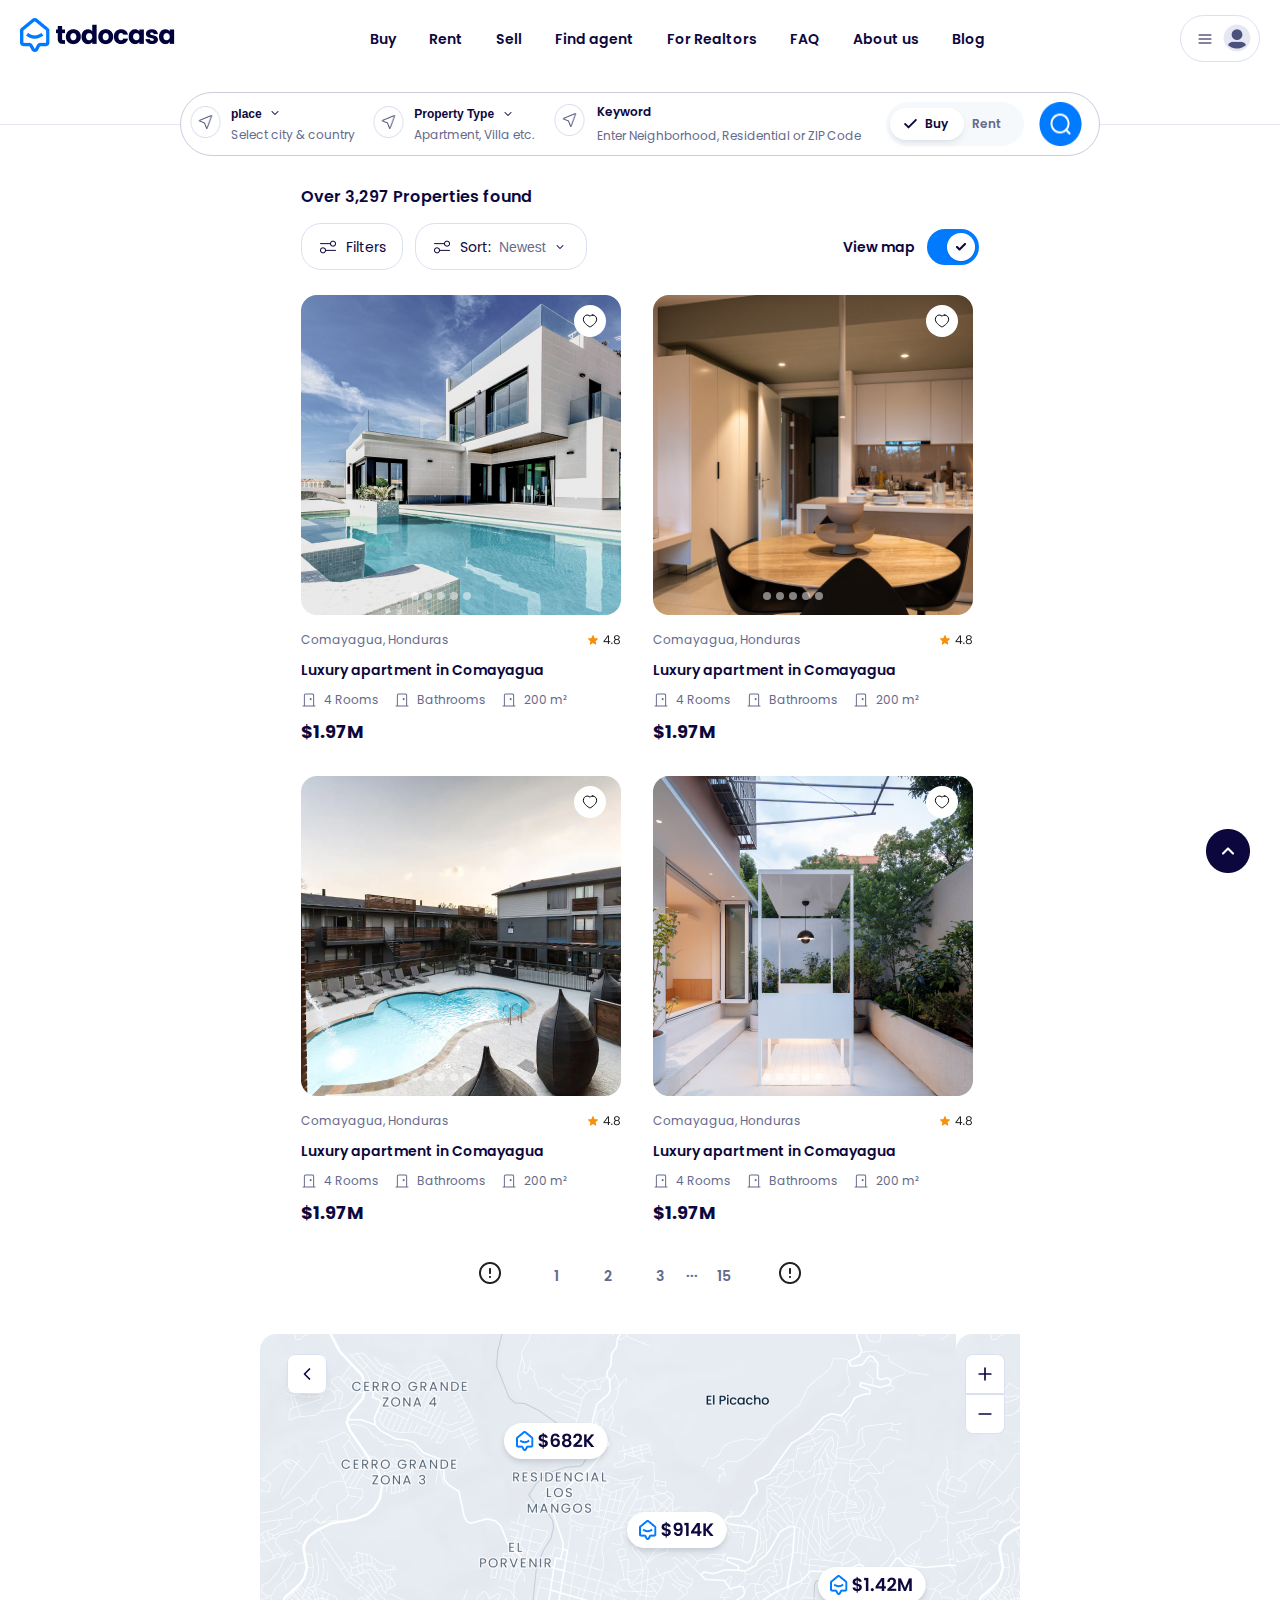
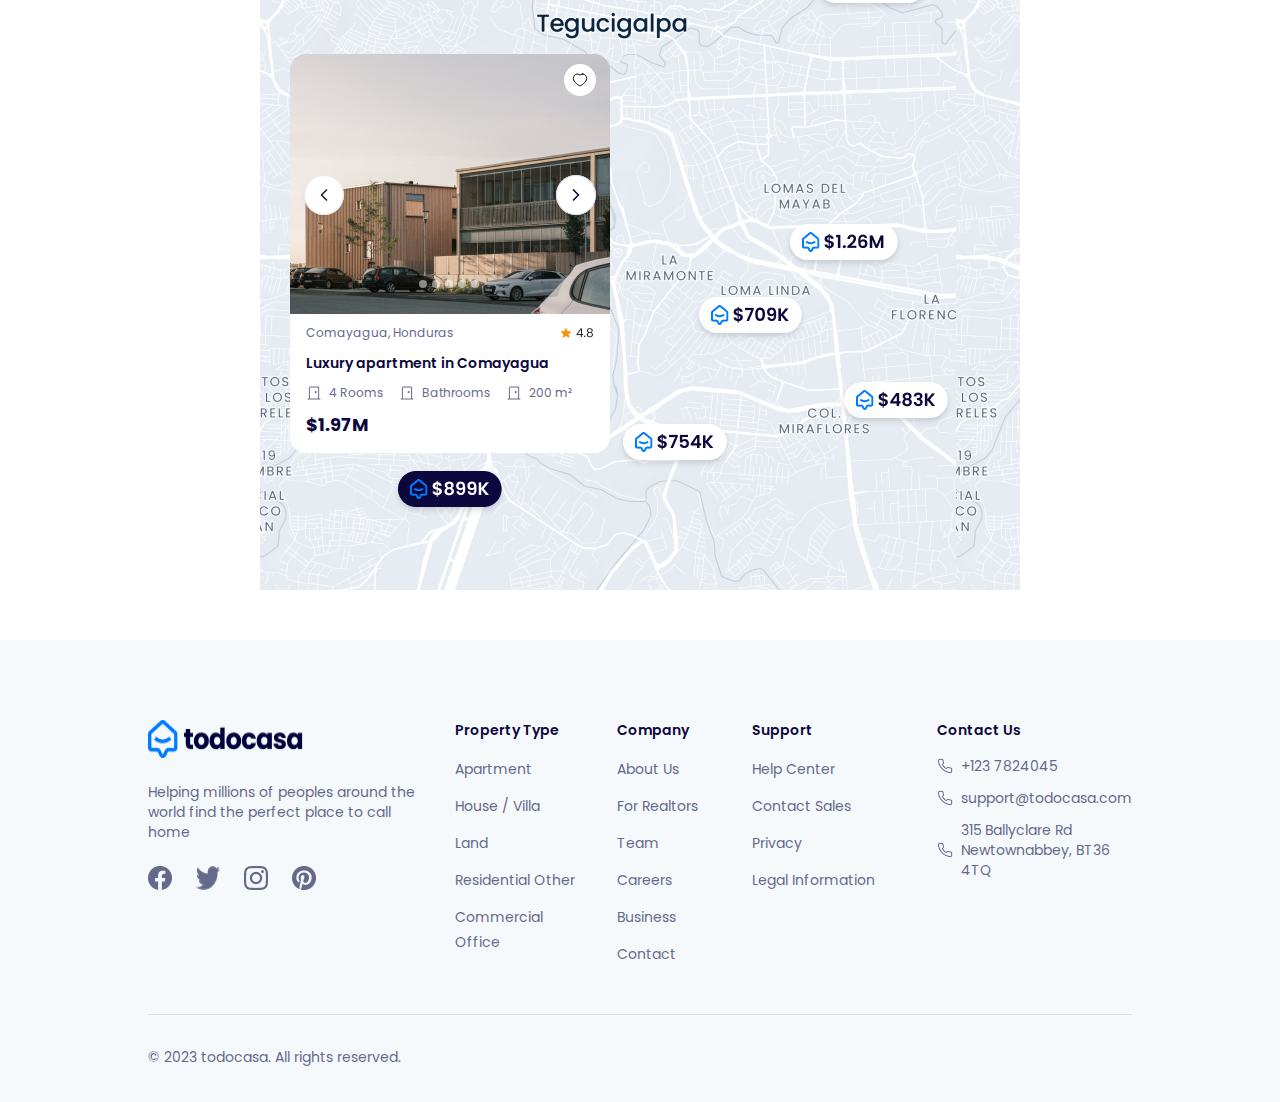
==== maps.html @ 3bf74109 "h" ====
<!DOCTYPE html>
<html lang="en">
<head>
  <meta charset="UTF-8">
  <meta http-equiv="X-UA-Compatible" content="IE=edge">
  <meta name="viewport" content="width=device-width, initial-scale=1.0">
  <link rel="stylesheet" 
  href="https://use.fontawesome.com/releases/v5.15.4/css/all.css">
  <link rel="stylesheet" href="css/project.css">
  <link rel="stylesheet" href="css/responsive.css">
  <title>new-project</title>
</head>
<body>
  <header class="header-section " id="top-button">
    <div class="container container-map">
      <div class="main-header">
        <div class="logo">
          <a href="index.html">
            <img src="img/Logo wrap.png" alt="">
          </a>
        </div>


        <nav class="navber">
              <ul class="menu-bar">
                <li><a href="index.html">Buy</a></li>
                <li><a href="">Rent</a></li>
                <li><a href="">Sell</a></li>
                <li><a href="">Find agent</a></li>
                <li><a href="">For Realtors</a></li>
                <li><a href="">FAQ</a></li>
                <li><a href="">About us</a></li>
                <li><a href="">Blog</a></li>
              </ul>
        </nav>

        <div class="site-bar">
          <div class="bar-icon"><img src="img/bar-icon.svg" alt=""></div>
          <div class="man-icon"><img src="img/man-icon.png" alt=""></div>
        </div>
      </div>
    </div>
  </header>

  <section class="banner-section banner-section-map">

      <div class="banner">
        <div class="banner-itms-section">
          <div class="left-border"></div>
        <div class="banner-icon-itms">
            <div class="Place itm-bann">
                <img src="img/place-icon.png" alt="">
                   <div class="select-box">
                    <select name="format" id="format">
                      <option value="pdf">place</option>
                      <option value="txt">txt</option>
                      <option value="epub">ePub</option>
                      <option value="fb2">fb2</option>
                      <option value="mobi">mobi</option>
                   </select>
                       <span>Select city & country</span>    
                   </div>
            </div>

            <div class="Property-Type itm-bann">
              <img src="img/place-icon.png" alt="">
              <div class="select-box">
                <select name="format" id="format" class="select-propertype">
                  <option value="pdf">Property Type</option>
                  <option value="txt">txt</option>
                  <option value="epub">ePub</option>
                  <option value="fb2">fb2</option>
                  <option value="mobi">mobi</option>
               </select>
                   <span>Apartment, Villa etc.</span>    
               </div>
          </div>
          
          <div class="keyword itm-bann">
            <img src="img/place-icon.png" alt="">
            <div class="keyword-box">
              <h3>Keyword</h3>
                  <span>Enter Neighborhood, Residential or ZIP Code</span>
            </div>
        </div>
           
           

             <div class="search-box itm-bann">
              <div class="buy-box">
                <div class="buy-left">
                <img src="img/tik-buy.png" alt="">
                <h4>Buy</h4>
                </div>
  
                <div class="Rent-right">
                   <h4>Rent</h4>
                </div>
               </div>
              <img src="img/Search button.png" alt="">
             </div>
              
        </div>

        <div class="right-border"></div>
      </div>
      </div> 
  </section>

<section class="maps-section">
  <div class="container-map-main">
 <div class="map-right-left">
  <div class="map-left">
     <div class="map-left-box">
      <h2>Over 3,297 Properties found</h2>
          <div class="over">
               <div class="over-left">
                     <div class="ovar-left-button-box">
                      <a href="">
                        <div class="over-left-button">
                          <img src="img/open-button-icon.png" alt="">
                          <span>Filters</span>
                        </div>
                       </a>
                     </div>

                     <div class="ovar-left-button-box">
                    
                        <div class="over-left-button">
                          <img src="img/open-button-icon.png" alt="">
                          <span>Sort:</span>

                          <div class="map-select-box">
                            <select name="format" id="format" class="select-featured-menu  map-select">
                              <option value="pdf">Newest</option>
                              <option value="txt">txt</option>
                              <option value="epub">ePub</option>
                              <option value="fb2">fb2</option>
                              <option value="mobi">mobi</option>
                           </select>
                          </div>
                        </div>
                    
                     </div>
               </div>

               <div class="over-right">
                <span>View map</span>
               <div class="click-button">
                <img src="img/clickbutton.png" alt="">
               </div>
               </div>
        </div>

          <div class="featured-box-map">
            <div class="featured-itms 2">
              <div class="featured-img-box">
                 <img src="img/map-left-featured-img1.png" alt="" class="feaured-background-image">
                 <svg xmlns="http://www.w3.org/2000/svg" width="32" height="32" viewBox="0 0 32 32" fill="none" class="love">
                  <circle cx="16" cy="16" r="16" fill="white"/>
                  <path d="M18.7404 10C21.0886 10 22.6663 12.235 22.6663 14.32C22.6663 18.5425 16.1182 22 15.9997 22C15.8812 22 9.33301 18.5425 9.33301 14.32C9.33301 12.235 10.9108 10 13.2589 10C14.6071 10 15.4886 10.6825 15.9997 11.2825C16.5108 10.6825 17.3923 10 18.7404 10Z" stroke="black" stroke-linecap="round" stroke-linejoin="round"/>
                  </svg>
             
                   <div class="doted">
                      <li></li>
                      <li></li>
                      <li></li>
                      <li></li>
                      <li></li>
                   </div>
      
                   <div class="featured-content-box">
                    <div class="name-rate">
                       <h3>Comayagua, Honduras</h3>
                       <img src="img/Rating (1).png" alt="">
                    </div>
                    <span>Luxury apartment in Comayagua</span>
                    <div class="featured-content-icon-box">
                      <div class="featured-icon-itms"><img src="img/featured-icon1.png" alt="">
                            <span>4 Rooms</span>
                      </div>
                      <div class="featured-icon-itms"><img src="img/featured-icon1.png" alt="">
                        <span>Bathrooms</span>
                  </div>
                  <div class="featured-icon-itms"><img src="img/featured-icon1.png" alt="">
                    <span>200 m²</span>
              </div>
                    </div>
                    <div class="doller">
                          <h3>$1.97M</h3>
                    </div>
                   </div>
              </div>
            </div>

            

            <div class="featured-itms 2">
              <div class="featured-img-box">
                 <img src="img/map-left-featured-img2.png" alt="" class="feaured-background-image">
                 <svg xmlns="http://www.w3.org/2000/svg" width="32" height="32" viewBox="0 0 32 32" fill="none" class="love">
                  <circle cx="16" cy="16" r="16" fill="white"/>
                  <path d="M18.7404 10C21.0886 10 22.6663 12.235 22.6663 14.32C22.6663 18.5425 16.1182 22 15.9997 22C15.8812 22 9.33301 18.5425 9.33301 14.32C9.33301 12.235 10.9108 10 13.2589 10C14.6071 10 15.4886 10.6825 15.9997 11.2825C16.5108 10.6825 17.3923 10 18.7404 10Z" stroke="black" stroke-linecap="round" stroke-linejoin="round"/>
                  </svg>
             
                   <div class="doted">
                      <li></li>
                      <li></li>
                      <li></li>
                      <li></li>
                      <li></li>
                   </div>
      
                   <div class="featured-content-box">
                    <div class="name-rate">
                       <h3>Comayagua, Honduras</h3>
                       <img src="img/Rating (1).png" alt="">
                    </div>
                    <span>Luxury apartment in Comayagua</span>
                    <div class="featured-content-icon-box">
                      <div class="featured-icon-itms"><img src="img/featured-icon1.png" alt="">
                            <span>4 Rooms</span>
                      </div>
                      <div class="featured-icon-itms"><img src="img/featured-icon1.png" alt="">
                        <span>Bathrooms</span>
                  </div>
                  <div class="featured-icon-itms"><img src="img/featured-icon1.png" alt="">
                    <span>200 m²</span>
              </div>
                    </div>
                    <div class="doller">
                          <h3>$1.97M</h3>
                    </div>
                   </div>
              </div>
            </div>

            

            <div class="featured-itms 2">
              <div class="featured-img-box">
                 <img src="img/map-left-featured-img3.png" alt="" class="feaured-background-image">
                 <svg xmlns="http://www.w3.org/2000/svg" width="32" height="32" viewBox="0 0 32 32" fill="none" class="love">
                  <circle cx="16" cy="16" r="16" fill="white"/>
                  <path d="M18.7404 10C21.0886 10 22.6663 12.235 22.6663 14.32C22.6663 18.5425 16.1182 22 15.9997 22C15.8812 22 9.33301 18.5425 9.33301 14.32C9.33301 12.235 10.9108 10 13.2589 10C14.6071 10 15.4886 10.6825 15.9997 11.2825C16.5108 10.6825 17.3923 10 18.7404 10Z" stroke="black" stroke-linecap="round" stroke-linejoin="round"/>
                  </svg>
             
                   <div class="doted">
                      <li></li>
                      <li></li>
                      <li></li>
                      <li></li>
                      <li></li>
                   </div>
      
                   <div class="featured-content-box">
                    <div class="name-rate">
                       <h3>Comayagua, Honduras</h3>
                       <img src="img/Rating (1).png" alt="">
                    </div>
                    <span>Luxury apartment in Comayagua</span>
                    <div class="featured-content-icon-box">
                      <div class="featured-icon-itms"><img src="img/featured-icon1.png" alt="">
                            <span>4 Rooms</span>
                      </div>
                      <div class="featured-icon-itms"><img src="img/featured-icon1.png" alt="">
                        <span>Bathrooms</span>
                  </div>
                  <div class="featured-icon-itms"><img src="img/featured-icon1.png" alt="">
                    <span>200 m²</span>
              </div>
                    </div>
                    <div class="doller">
                          <h3>$1.97M</h3>
                    </div>
                   </div>
              </div>
            </div>

            

            <div class="featured-itms 2">
              <div class="featured-img-box">
                 <img src="img/map-left-featured-img4.png" alt="" class="feaured-background-image">
                 <svg xmlns="http://www.w3.org/2000/svg" width="32" height="32" viewBox="0 0 32 32" fill="none" class="love">
                  <circle cx="16" cy="16" r="16" fill="white"/>
                  <path d="M18.7404 10C21.0886 10 22.6663 12.235 22.6663 14.32C22.6663 18.5425 16.1182 22 15.9997 22C15.8812 22 9.33301 18.5425 9.33301 14.32C9.33301 12.235 10.9108 10 13.2589 10C14.6071 10 15.4886 10.6825 15.9997 11.2825C16.5108 10.6825 17.3923 10 18.7404 10Z" stroke="black" stroke-linecap="round" stroke-linejoin="round"/>
                  </svg>
             
                   <div class="doted">
                      <li></li>
                      <li></li>
                      <li></li>
                      <li></li>
                      <li></li>
                   </div>
      
                   <div class="featured-content-box">
                    <div class="name-rate">
                       <h3>Comayagua, Honduras</h3>
                       <img src="img/Rating (1).png" alt="">
                    </div>
                    <span>Luxury apartment in Comayagua</span>
                    <div class="featured-content-icon-box">
                      <div class="featured-icon-itms"><img src="img/featured-icon1.png" alt="">
                            <span>4 Rooms</span>
                      </div>
                      <div class="featured-icon-itms"><img src="img/featured-icon1.png" alt="">
                        <span>Bathrooms</span>
                  </div>
                  <div class="featured-icon-itms"><img src="img/featured-icon1.png" alt="">
                    <span>200 m²</span>
              </div>
                    </div>
                    <div class="doller">
                          <h3>$1.97M</h3>
                    </div>
                   </div>
              </div>
            </div>
      
          </div>




     </div>
     <div class="next-number">
      <div class="next-number-icon">
        <img src="img/next-number-icon.png" alt="">
      </div>

      <div class="number-box">
        <span class="number-itms">1</span>

        <span class="number-itms">2</span>

        <span class="number-itms">3</span>

        <span class="number-dot">...</span>

        <span class="number-itms">15</span>
      </div>
      <div class="next-number-icon">
        <img src="img/next-number-icon.png" alt="">
      </div>
     </div>
  </div>
  <div class="map-right">
    <div class="right-plus-min-button">
      <div class="right-button">
     <svg class="right-btn"xmlns="http://www.w3.org/2000/svg" width="64" height="64" viewBox="0 0 64 64" fill="none">
<g filter="url(#filter0_dd_18_1670)">
<rect x="12" width="40" height="40" rx="8" fill="white"/>
<rect x="12.5" y="0.5" width="39" height="39" rx="7.5" stroke="#DBE0F1"/>
<path d="M34.5 25L29.5 20L34.5 15" stroke="#0C073D" stroke-width="1.67" stroke-linecap="round" stroke-linejoin="round"/>
</g>
<defs>
<filter id="filter0_dd_18_1670" x="0" y="0" width="64" height="64" filterUnits="userSpaceOnUse" color-interpolation-filters="sRGB">
<feFlood flood-opacity="0" result="BackgroundImageFix"/>
<feColorMatrix in="SourceAlpha" type="matrix" values="0 0 0 0 0 0 0 0 0 0 0 0 0 0 0 0 0 0 127 0" result="hardAlpha"/>
<feMorphology radius="2" operator="erode" in="SourceAlpha" result="effect1_dropShadow_18_1670"/>
<feOffset dy="4"/>
<feGaussianBlur stdDeviation="3"/>
<feColorMatrix type="matrix" values="0 0 0 0 0.0627451 0 0 0 0 0.0941176 0 0 0 0 0.156863 0 0 0 0.03 0"/>
<feBlend mode="normal" in2="BackgroundImageFix" result="effect1_dropShadow_18_1670"/>
<feColorMatrix in="SourceAlpha" type="matrix" values="0 0 0 0 0 0 0 0 0 0 0 0 0 0 0 0 0 0 127 0" result="hardAlpha"/>
<feMorphology radius="4" operator="erode" in="SourceAlpha" result="effect2_dropShadow_18_1670"/>
<feOffset dy="12"/>
<feGaussianBlur stdDeviation="8"/>
<feColorMatrix type="matrix" values="0 0 0 0 0.0627451 0 0 0 0 0.0941176 0 0 0 0 0.156863 0 0 0 0.08 0"/>
<feBlend mode="normal" in2="effect1_dropShadow_18_1670" result="effect2_dropShadow_18_1670"/>
<feBlend mode="normal" in="SourceGraphic" in2="effect2_dropShadow_18_1670" result="shape"/>
</filter>
</defs>
</svg>
      </div>

      <div class="plus-min-button">
        <svg class="right-btn" xmlns="http://www.w3.org/2000/svg" width="40" height="40" viewBox="0 0 40 40" fill="none">
          <path d="M0.5 8C0.5 3.85786 3.85786 0.5 8 0.5H32C36.1421 0.5 39.5 3.85786 39.5 8V39.5H0.5V8Z" fill="white"/>
          <path d="M0.5 8C0.5 3.85786 3.85786 0.5 8 0.5H32C36.1421 0.5 39.5 3.85786 39.5 8V39.5H0.5V8Z" stroke="#DBE0F1"/>
          <path d="M20.0003 14.1665V25.8332M14.167 19.9998H25.8337" stroke="#0C073D" stroke-width="1.67" stroke-linecap="round" stroke-linejoin="round"/>
          </svg>

          <svg class="right-btn" xmlns="http://www.w3.org/2000/svg" width="40" height="40" viewBox="0 0 40 40" fill="none">
            <path d="M0.5 0.5H39.5V32C39.5 36.1421 36.1421 39.5 32 39.5H8C3.85786 39.5 0.5 36.1421 0.5 32V0.5Z" fill="white"/>
            <path d="M0.5 0.5H39.5V32C39.5 36.1421 36.1421 39.5 32 39.5H8C3.85786 39.5 0.5 36.1421 0.5 32V0.5Z" stroke="#DBE0F1"/>
            <path d="M14.167 20H25.8337" stroke="#0C073D" stroke-width="1.67" stroke-linecap="round" stroke-linejoin="round"/>
            </svg>
      </div>
    </div>


    <div class="map-slide-featured">
      <div class="featured-itms featured-map">
        <div class="featured-img-box">
           <img src="img/map-slide-background.png" alt="" class="feaured-background-image-map">
           <svg xmlns="http://www.w3.org/2000/svg" width="32" height="32" viewBox="0 0 32 32" fill="none" class="love">
            <circle cx="16" cy="16" r="16" fill="white"/>
            <path d="M18.7404 10C21.0886 10 22.6663 12.235 22.6663 14.32C22.6663 18.5425 16.1182 22 15.9997 22C15.8812 22 9.33301 18.5425 9.33301 14.32C9.33301 12.235 10.9108 10 13.2589 10C14.6071 10 15.4886 10.6825 15.9997 11.2825C16.5108 10.6825 17.3923 10 18.7404 10Z" stroke="black" stroke-linecap="round" stroke-linejoin="round"/>
            </svg>
       
              <div class="nav-button-box-map">
                <svg class="right" xmlns="http://www.w3.org/2000/svg" width="52" height="52" viewBox="0 0 52 52" fill="none">
                  <g filter="url(#filter0_dd_17_1961)">
                  <rect x="6" y="2" width="40" height="40" rx="20" fill="white"/>
                  <rect x="6.5" y="2.5" width="39" height="39" rx="19.5" stroke="#E6E6E6"/>
                  <path d="M28.5 27L23.5 22L28.5 17" stroke="#222222" stroke-width="1.66667" stroke-linecap="round" stroke-linejoin="round"/>
                  </g>
                  <defs>
                  <filter id="filter0_dd_17_1961" x="0" y="0" width="52" height="52" filterUnits="userSpaceOnUse" color-interpolation-filters="sRGB">
                  <feFlood flood-opacity="0" result="BackgroundImageFix"/>
                  <feColorMatrix in="SourceAlpha" type="matrix" values="0 0 0 0 0 0 0 0 0 0 0 0 0 0 0 0 0 0 127 0" result="hardAlpha"/>
                  <feMorphology radius="2" operator="erode" in="SourceAlpha" result="effect1_dropShadow_17_1961"/>
                  <feOffset dy="2"/>
                  <feGaussianBlur stdDeviation="2"/>
                  <feColorMatrix type="matrix" values="0 0 0 0 0.0627451 0 0 0 0 0.0941176 0 0 0 0 0.156863 0 0 0 0.06 0"/>
                  <feBlend mode="normal" in2="BackgroundImageFix" result="effect1_dropShadow_17_1961"/>
                  <feColorMatrix in="SourceAlpha" type="matrix" values="0 0 0 0 0 0 0 0 0 0 0 0 0 0 0 0 0 0 127 0" result="hardAlpha"/>
                  <feMorphology radius="2" operator="erode" in="SourceAlpha" result="effect2_dropShadow_17_1961"/>
                  <feOffset dy="4"/>
                  <feGaussianBlur stdDeviation="4"/>
                  <feColorMatrix type="matrix" values="0 0 0 0 0.0627451 0 0 0 0 0.0941176 0 0 0 0 0.156863 0 0 0 0.06 0"/>
                  <feBlend mode="normal" in2="effect1_dropShadow_17_1961" result="effect2_dropShadow_17_1961"/>
                  <feBlend mode="normal" in="SourceGraphic" in2="effect2_dropShadow_17_1961" result="shape"/>
                  </filter>
                  </defs>
                  </svg>
                <svg class="left" xmlns="http://www.w3.org/2000/svg" width="52" height="52" viewBox="0 0 52 52" fill="none">
                  <g filter="url(#filter0_dd_17_1962)">
                  <rect x="6" y="2" width="40" height="40" rx="20" fill="white"/>
                  <rect x="6.5" y="2.5" width="39" height="39" rx="19.5" stroke="#DBE0F1"/>
                  <path d="M23.5 27L28.5 22L23.5 17" stroke="#0C073D" stroke-width="1.66667" stroke-linecap="round" stroke-linejoin="round"/>
                  </g>
                  <defs>
                  <filter id="filter0_dd_17_1962" x="0" y="0" width="52" height="52" filterUnits="userSpaceOnUse" color-interpolation-filters="sRGB">
                  <feFlood flood-opacity="0" result="BackgroundImageFix"/>
                  <feColorMatrix in="SourceAlpha" type="matrix" values="0 0 0 0 0 0 0 0 0 0 0 0 0 0 0 0 0 0 127 0" result="hardAlpha"/>
                  <feMorphology radius="2" operator="erode" in="SourceAlpha" result="effect1_dropShadow_17_1962"/>
                  <feOffset dy="2"/>
                  <feGaussianBlur stdDeviation="2"/>
                  <feColorMatrix type="matrix" values="0 0 0 0 0.0627451 0 0 0 0 0.0941176 0 0 0 0 0.156863 0 0 0 0.06 0"/>
                  <feBlend mode="normal" in2="BackgroundImageFix" result="effect1_dropShadow_17_1962"/>
                  <feColorMatrix in="SourceAlpha" type="matrix" values="0 0 0 0 0 0 0 0 0 0 0 0 0 0 0 0 0 0 127 0" result="hardAlpha"/>
                  <feMorphology radius="2" operator="erode" in="SourceAlpha" result="effect2_dropShadow_17_1962"/>
                  <feOffset dy="4"/>
                  <feGaussianBlur stdDeviation="4"/>
                  <feColorMatrix type="matrix" values="0 0 0 0 0.0627451 0 0 0 0 0.0941176 0 0 0 0 0.156863 0 0 0 0.06 0"/>
                  <feBlend mode="normal" in2="effect1_dropShadow_17_1962" result="effect2_dropShadow_17_1962"/>
                  <feBlend mode="normal" in="SourceGraphic" in2="effect2_dropShadow_17_1962" result="shape"/>
                  </filter>
                  </defs>
                  </svg>
              </div>
        
             <div class="doted">
                <li></li>
                <li></li>
                <li></li>
                <li></li>
                <li></li>
             </div>

             <div class="featured-content-box">
              <div class="name-rate">
                 <h3>Comayagua, Honduras</h3>
                 <img src="img/Rating (1).png" alt="">
              </div>
              <span>Luxury apartment in Comayagua</span>
              <div class="featured-content-icon-box">
                <div class="featured-icon-itms"><img src="img/featured-icon1.png" alt="">
                      <span>4 Rooms</span>
                </div>
                <div class="featured-icon-itms"><img src="img/featured-icon1.png" alt="">
                  <span>Bathrooms</span>
            </div>
            <div class="featured-icon-itms"><img src="img/featured-icon1.png" alt="">
              <span>200 m²</span>
        </div>
              </div>
              <div class="doller">
                    <h3>$1.97M</h3>
              </div>
             </div>
        </div>
      </div>
    </div>
  </div>
 </div>
  </div>
</section>









<footer class="footer-section">
<div class="container">
  <div class="footer-box">
    <div class="footer-itm-box">
          <div class="footer-content">
            <img src="img/Logo wrap.png" alt="">
            <p>Helping millions of peoples around the world find the perfect place to call home</p>
            <div class="social-footer">
              <img src="img/facebook (1).png" alt="">

              <img src="img/tweter.png" alt="">

              <img src="img/insa.png" alt="">

              <img src="img/link.png" alt="">
            </div>
          </div>
    </div>
    <div class="footer-itm-box">
      <h2>Property Type</h2>
    <ul class="footer-menu">
      <li><a href="">Apartment</a></li>
      <li><a href="">House / Villa</a></li>
      <li><a href="">Land</a></li>
      <li><a href="">Residential Other</a></li>
      <li><a href="">Commercial Office</a></li>
    </ul>
    </div>

    <div class="footer-itm-box">
      <h2>Company</h2>
    <ul class="footer-menu">
      <li><a href="">About Us</a></li>
      <li><a href="">For Realtors</a></li>
      <li><a href="">Team</a></li>
      <li><a href="">Careers</a></li>
      <li><a href="">Business</a></li>
      <li><a href="">Contact</a></li>
    </ul>
    </div>

    <div class="footer-itm-box">
      <h2>Support</h2>
    <ul class="footer-menu">
      <li><a href="">Help Center</a></li>
      <li><a href="">Contact Sales</a></li>
      <li><a href="">Privacy</a></li>
      <li><a href="">Legal Information</a></li>
    </ul>
    </div>

    <div class="footer-itm-box">
      <h2>Contact Us</h2>
      
    <div class="footer-contact">
      <div class="footer-contact-itm">
        <img src="img/phone.png" alt="">
          <span>+123 7824045</span>
      </div>
      <div class="footer-contact-itm">
        <img src="img/phone.png" alt="">
        <span>support@todocasa.com</span>
      </div>

      <div class="footer-contact-itm">
        <img src="img/phone.png" alt="">
        <span>315 Ballyclare Rd Newtownabbey, BT36 4TQ</span>
      </div>
    </div>
    </div>
  </div>

  <div class="footer-copy-text">
<p>© 2023 todocasa. All rights reserved.</p>
<a href="#top-button" class="top-btton"><img src="img/top-button.png" alt=""></a>
  </div>
</div>
</footer>
</body>
</html>
---- css/project.css ----
@import url('https://fonts.googleapis.com/css2?family=Kanit:wght@400;500;600;700&family=Montserrat:wght@500;600;700&family=Nunito+Sans:opsz,wght@6..12,200;6..12,300;6..12,400;6..12,500;6..12,600;6..12,700;6..12,800;6..12,900;6..12,1000&family=Poppins:wght@200;400;500;600;700;800&family=Roboto:wght@400;500&display=swap');

*{
    margin: 0;
    padding: 0;
}
body{
  font-family: 'Poppins', sans-serif;
box-sizing: border-box;
overflow: auto;
}
html{
scroll-behavior: smooth;
}
.top-btton{
    position: fixed;
    bottom: 20px;
    right:30px;
}
.container{
    max-width: 1216px;
    margin: 0 auto;
      padding: 0px 20px;
}
a{
    text-decoration: none;
}
li{
    list-style: none;
}
.main-header{
    display: flex;
    align-items: center;
    justify-content: space-between;
    padding-top: 15px;
}

.menu-bar{
    display: flex;
    gap: 33px;

}

.menu-bar li a{
    color:#0C073D;

    font-family: Poppins;
    font-size: 14px;
    font-style: normal;
    font-weight: 600;
    line-height: 20px;
    transition: all .3s ease-in-out;
}
.menu-bar li a:hover{
    color:rgb(0,123,255);
}
.site-bar{
    display: flex;
    padding: 6px 6px 0px 16px;
    align-items: center;
    gap: 8px;
    border-radius: 40px;
    border: 1px solid #DBE0F1;
align-content: center;
justify-content: center;
}

.banner-section{
    max-width: 1280px;
min-height: 360px;
    margin: 0 auto;
   background-image: url(../img/banner2.png);
  background-repeat: no-repeat;
   background-size: contain;
   background-position: center;
}
.banner{
    position: relative;

    display: flex;
    flex-direction: column;
    justify-content: center;
     gap:30px;
top:80px;
}
.banner h1{
    color: var(--White, #FFF);
text-align: center;

font-size: 32px;
font-style: normal;
font-weight: 600;
letter-spacing: -1px;
}

.banner p{
    color: var(--White, #FFF);
    text-align: center;

    font-size: 16px;
    font-style: normal;
    font-weight: 400;
    line-height: 22px; 
}
.banner-icon-itms{
display: flex;


    padding: 0px 8px;
    width: 100%;
    max-width: 980px;
  min-height: 62px;
    align-content: center;
    align-items: center;
    justify-content:space-between;
    border-radius: 500px;
    border: 1px solid var(--violet-gray-300, #CACDE0);
    background: var(--White, #FFF);
    margin: 0 auto;
}
.itm-bann{
    flex-grow: 1;
}

.Place{
    display: flex;
    gap: 10px;
}
.Property-Type{
    display: flex;
    gap: 10px; 
}
.keyword img,
.Property-Type img,
.Place img{
    width: 32px;
height: 32px;
}

.select-box{
    display: flex;
    flex-direction: column;
    gap: 5px;

}
.select-box span{
    color: #656A8C;

    font-size: 12px;
    font-style: normal;
    font-weight: 400;
    line-height: 16px;
}
.keyword{
    display: flex;
    gap: 12px;
}
.keyword-box{
    display: flex;
 flex-direction: column;
    gap:8px;
}
.keyword-box h3{
    color: #0C073D;
    font-size: 12px;
    font-style: normal;
    font-weight: 600;
    line-height: 16px;
}
.Property-Type h3{
    color: #0C073D;
    font-size: 12px;
    font-style: normal;
    font-weight: 600;
    line-height: 16px;
}
.keyword-box,
.Property-Type span{
    color: var(--violet-gray-500, #656A8C);
    font-size: 12px;
    font-style: normal;
    font-weight: 400;
    line-height: 16px;

}
.search-box{
    display: flex;
justify-content: center;
gap:15px;
}
.buy-box{
    display: flex;
    max-width: 155px;
    height:36px;
padding: 4px 22px 4px 4px;
align-items: center;
gap: 8px;
border-radius: 24px;
background: var(--violet-gray-50, #F6F9FC);
}
.buy-box h4{
    color: var(--violet-gray-900, #0C073D);
    font-size: 12px;
    font-style: normal;
    font-weight: 600;
    line-height: 16px;
}

.buy-left{
display: flex;
padding: 8px 16px 8px 12px;
justify-content: center;
align-items: center;
gap: 6px;
border-radius: 54px;
background: var(--White, #FFF);

box-shadow: 0px 2px 4px -2px rgba(16, 24, 40, 0.06), 0px 4px 8px -2px rgba(16, 24, 40, 0.10);
}

.Rent-right h4{
    color: var(--violet-gray-500, #656A8C);
    font-size: 12px;
    font-style: normal;
    font-weight: 600;
    line-height: 16px;
}
.select-propertype{
    background-position: 90px 6px;
}
select option{
background-color: gray;
border: none;
line-height: 50px;
outline: none;

}
select {
    -webkit-appearance:none;
    -moz-appearance:none;
    -ms-appearance:none;
    appearance:none;
    outline:0;
    box-shadow:none;
    border:0!important;
    background: none;
    background-image: url('../img/dropdoen-select.png');
    background-repeat: no-repeat;
    background-position: right;
    background-size: 8px;
    background-position: 40px 5px;
    flex: 1;
    color: #0C073D;
    font-size: 12px;
    font-style: normal;
    font-weight: 600;
    line-height: 16px;

 }
 .select-featured-menu {
    background-position: 76px 6px;
    width: 90px;
}
 select::-ms-expand {
    display: none;
 }
 .select {
    position: relative;
    display: flex;
    width: 5em;
    height: 3em;
    line-height: 3;
    background: #5c6664;
    overflow: hidden;
    border-radius: .25em;
 }
 section.Featured-section {
    margin-top: 27px;
}
.featured-slide-box{
display: flex;
justify-content: space-between;
}
.featured-box {
    display: flex;
    align-items: center;
    justify-content: space-between;
    padding-bottom: 20px;
}
.featured-menu{
    display: flex;
    gap:15px;
}
.featured-box h2{
    color: var(--violet-gray-900, #0C073D);

font-size: 24px;
font-style: normal;
font-weight: 600;
line-height: 28px;
letter-spacing: -0.5px;
}
.featured-menu li{
    display: flex;
padding: 8px 16px;
justify-content: center;
align-items: center;
gap: 8px;
border-radius: 18px;
background: var(--violet-gray-50, #F6F9FC);
transition: .25s all ease-in-out;
}
li.select-featured-menu-box{
    padding: 8px 15px;
    width: 90px;
}
.featured-menu li:hover select{
color:#FFF
    
    }
.featured-menu li:hover{
background-color: #0C073D;

}
.featured-menu li:hover a{
    color: #FFF !important;
}
.featured-menu li a{
    color: var(--violet-gray-900, #0C073D);

    font-size: 14px;
    font-style: normal;
    font-weight: 400;
    line-height: 20px;
}
.featured-itms{
    max-width: 280px;
}
.featured-img-box{
    position: relative;
}
.love{
    position: absolute;
left:235px;
top:10px;
transition: .25s all ease-in-out;
}
.love:hover path{
fill:#007BFF;
stroke: #007BFF;
}
.doted{
    position: absolute;
    bottom:144px;
    display: flex;
    left:110px;
    gap:5px;
}
.doted li:hover{
    background-color: #FFF;

}
.doted li{
width: 8px;
height: 8px;
border-radius: 50px;
background-color: rgba(255, 255, 255, 0.50);
transition: .25s all ease-in-out;

}

.name-rate{
    display: flex;
    justify-content: space-between;
}

.name-rate h3{
    color: var(--violet-gray-500, #656A8C);
 
    font-size: 12px;
    font-style: normal;
    font-weight: 400;
    line-height: 16px;
}

.name-rate img{
width:34px;
height: 16px;
}
.featured-content-box{
    display: flex;
    flex-direction: column;
    gap: 12px;
    margin-top: 10px;
}
.feaured-background-image{
    max-width: 280px;
    height: 280px;
    transition: all .3s ease-in-out;
}
.feaured-background-image:hover{
transform: scale(0.98);
max-width: 280px;
height: 280px;
}
.featured-content-box span{
    color: var(--violet-gray-900, #0C073D);
    font-size: 14px;
    font-style: normal;
    font-weight: 600;
    line-height: 20px;
}
.featured-content-icon-box{
    display:flex;
gap: 15px;
}
.featured-icon-itms{
    display: flex;
    gap:7px;
    align-items: center;
}
.featured-icon-itms span{
    color: var(--violet-gray-500, #656A8C);

    font-size: 12px;
    font-style: normal;
    font-weight: 400;
    line-height: 16px;
}

.doller h3{
    color: var(--violet-gray-900, #0C073D);

    font-size: 18px;
    font-style: normal;
    font-weight: 700;
    line-height: 24px;
}
.nav-button-section{
   
    margin-top: -240px;
    margin-bottom: 340px;
}

.nav-button-container{
    max-width: 1350px;
    margin: 0 auto;
}

.nav-button-box{
    display:flex;
    justify-content: center;

}


.nav-button-box .right{

position: absolute;
left: 120px;
}
.nav-button-box .left{

    position: absolute;
    right: 120px;
    }



.nav-button-box-map svg:hover,
 .take-nav-button-box svg:hover,   
.nav-button-box svg:hover{
fill: #007BFF;
border:none;
}

.nav-button-box-map svg:hover path,
.take-nav-button-box svg:hover path,
.nav-button-box svg:hover path{
    stroke: #FFF;
}

.help-section{
margin-top: 100px;
}

.help-content h2{
    color: var(--violet-gray-900, #0C073D);
    text-align: center;

    font-size: 32px;
    font-style: normal;
    font-weight: 600;
    line-height: 36px; /* 112.5% */
    letter-spacing: -1px;
margin-bottom: 20px;
}

.help-content p{
    color: var(--violet-gray-500, #656A8C);
    text-align: center;
    font-size: 16px;
    font-style: normal;
    font-weight: 400;
    line-height: 22px; 
}
.help-box{
    margin-top: 30px;
    display: flex;
gap: 32px;
}
.help-itms{
   flex-basis: 384px;

   display: flex;
   padding: 48px 32px;
   flex-direction: column;
   align-items: center;
   gap: 20px;

  
   border-radius: 16px;
   background: var(--violet-gray-50, #F6F9FC);

  
}

.help-itms h3{
    color: var(--violet-gray-900, #0C073D);
    text-align: center;
    font-size: 20px;
    font-style: normal;
    font-weight: 600;
    line-height: 26px;
}

.help-itms p{
    color: var(--violet-gray-500, #656A8C);
    text-align: center;
    font-size: 16px;
    font-style: normal;
    font-weight: 400;
    line-height: 22px;
}

.hlp-button{
    display: flex;
padding: 10px 24px;
justify-content: center;
align-items: center;
gap: 8px;
border-radius: 22px;
border: 1px solid var(--primary-600, #007BFF);
background: var(--primary-600, #007BFF);
transition: all .3s ease-in-out;
}
.hlp-button:hover{
    background-color: #00BFFF;
    border: 1px solid var(--primary-600, #00BFFF);
    }
.hlp-button a{
    color: var(--White, #FFF);
    font-size: 16px;
    font-style: normal;
    font-weight: 600;
    line-height: 22px;
}
.take-section{
   overflow: hidden;
   margin-top: 70px;
}
.take-box{
    display: flex;
    gap:40px;
margin-left: -40px;

width: 120%;
margin-top: 40px;
}

.take-content{
    display: flex;
    justify-content: space-between;
}
.take-box-itms{
    position: relative;
    box-sizing: border-box;
    transition: .6s all ease-in-out;
}
.take-box-itms:hover .take-box-itms-white{
  background-color: #F6F9FC; 

}

.take-box-itms:hover .take-box-itms-white h3{

    color: var(--violet-gray-900, #0C073D);
  }
  .take-box-itms:hover .take-box-itms-white span{

    color: var(--violet-gray-900, #0C073D);
  }
  .take-box-itms:hover .take-box-itms-white p{

    color: #656A8C;
  }

  .take-box-itms:hover .take-box-itms-blue{
    background-color: #007BFF;
  }
.take-box-itms:hover .take-itms-overlay{
opacity: 1;
height: 296px;
max-width:296px;

}

.take-img1{
    display: block;
    max-width: 296px;
    height: 296px;   
    z-index: 1; 
}
.take-itms-overlay{
    position: absolute;
    top:0;
    left:0;
    max-width:0;
    height: 0;
    display: flex;

    padding: 25px 25px;
    flex-direction: column;
    justify-content: space-between;
    align-items: flex-start;
    border-radius: 16px;
    background: var(--violet-gray-900, #0C073D);
    box-sizing: border-box;
    transition:.5s all ease-in-out;
z-index: 0;
    opacity: 0;
}

.take-itms-overlay h3{
    color: var(--White, #FFF);
    font-size: 18px;
    font-style: normal;
    font-weight: 600;
    line-height: 24px; 
}

.take-itms-name span{
    color: var(--White, #FFF);

    font-size: 14px;
    font-style: normal;
    font-weight: 600;
    line-height: 20px;
}

.take-itms-name p{
    color: var(--violet-gray-300, #CACDE0);
font-size: 12px;
font-style: normal;
font-weight: 400;
line-height: 16px;
}

.take-nav-button-box {
    display: flex;
    gap: 2;
}

.Latest-news-section{
    display: flex;
    width: 100%;
    padding: 96px 0px;
    flex-direction: column;
    align-items: center;
    gap: 64px;
    background-color: #F6F9FC;
    margin: 0 auto;
}
.Latest-news-content{
    display: flex;
    gap: 8px;
}

.take-content h2,
.Latest-news-content h2{
    color: var(--violet-gray-900, #0C073D);

    font-size: 32px;
    font-style: normal;
    font-weight: 600;
    line-height: 36px; /* 112.5% */
    letter-spacing: -1px;
}

.Latest-news-select {
    color: #007BFF;
    font-size: 30px;
    font-style: normal;
    font-weight: 600;
    line-height: 36px;
    letter-spacing: -1px;

    width: 190px;
    background-size: 20px;
    background-position: 169px 12px;
    background-image: url('../img/Latest-news-dropdown.svg');
}

.Latest-news-select-box select option{
font-size: 18px;
color:white;
margin-bottom: 20px;
}
.Latest-news-select-box select .option-list{
   padding:0px 0px;
width: 190px;
}

.Latest-news-left-right{
    display: flex;
  
    gap:30px;
margin-top: 50px;
}
.Latest-news-left img{
    width: 100%;
    max-width:778px;
    height: 340px;
    align-self: stretch;
    margin-bottom: 20px;
}
.Latest-news-left-content{
    display: flex;
    flex-direction: column;
gap: 15px;
}
.Latest-news-right{
    display: flex;
    flex-direction: column;
    justify-content: space-between;
    gap: 30px;
}
.Latest-news-right-box{
    display: flex;
    gap: 20px;
  
}.Latest-news-left-content-sm span,
.Latest-news-left-content span{
    color: var(--violet-gray-500, #656A8C);
    
    font-size: 14px;
    font-style: normal;
    font-weight: 400;
    line-height: 20px;
}

.Latest-news-left-content p{
    color: var(--violet-gray-900, #0C073D);

    font-size: 20px;
    font-style: normal;
    font-weight: 600;
    line-height: 26px;
}
.Latest-news-left-content-sm p{
    color: var(--violet-gray-900, #0C073D);
    font-size: 18px;
    font-style: normal;
    font-weight: 600;
    line-height: 26px;
   max-width: 721px;
}

.Latest-news-button{
    display: flex;
padding: 10px 0px;
width: 162px;
justify-content: center;
align-items: center;
gap: 8px;
border-radius: 22px;
border: 1px solid var(--violet-gray-900, #0C073D);
margin: 0 auto;
transition: all .3s ease-in-out;
margin-top: 80px;
}
.Latest-news-button:hover{
background-color: #0C073D;
border: 1px solid var(--violet-gray-900, #0C073D);
}

.Latest-news-button:hover a{
color: #FFF;
}
.Latest-news-button a{
    color: var(--violet-gray-900, #0C073D);
  
    font-size: 16px;
    font-style: normal;
    font-weight: 600;
    line-height: 22px;
}
.Popular-cities-section {
margin-top: 80px;
}
.Popular-cities-box{
    display: flex;
    gap: 28px;
margin-top: 50px;
overflow: hidden;
}
.Popular-cities-content h2{
    color: var(--violet-gray-900, #0C073D);
text-align: center;
font-size: 32px;
font-style: normal;
font-weight: 600;
line-height: 36px; /* 112.5% */
letter-spacing: -1px;
}
.Popular-cities-itms{
    position: relative;
    display: flex;
width: 280px;
height: 392px;

flex-direction: column;
justify-content: flex-end;
align-items: center;
border-radius: 16px;
background-image: url('../img/Popular-cities-itms-img\ \(1\).png');

background-repeat: no-repeat;

object-fit: cover;
transition: all .3s ease-in-out;
}
.Popular-cities-itms:hover{
    transform: scale(0.98);
}
.Popular-cities-box .Popular-cities-itms:nth-child(1){
    background-image: url('../img/Popular-cities-itms-img\ \(1\).png');
}

.Popular-cities-box div:nth-child(2){
    background-image: url('../img/Popular-cities-itms-img\ \(2\).png');
}
.Popular-cities-box div:nth-child(3){
    background-image: url('../img/Popular-cities-itms-img\ \(3\).png');
}
.Popular-cities-box div:nth-child(4){
    background-image: url('../img/Popular-cities-itms-img\ \(4\).png');
}
.Popular-cities-itms-content-box{
    position: absolute;
bottom:15px;
    color: var(--violet-gray-400, #9398B8);
font-size: 14px;
font-style: normal;
font-weight: 400;
width: 100%;
max-width: 220px;
display: flex;
flex-direction: column;
gap: 5px;
padding: 16px;
line-height: 20px;
border-radius: 16px;
background: rgba(12, 7, 61, 0.70);
backdrop-filter: blur(12px);

}
.Popular-cities-itms-content-box-top-left{
    display: flex;
    justify-content: space-between;
}

.Popular-cities-itms-content-box-top-left h3{
    color: var(--White, #FFF);
    font-size: 20px;
    font-style: normal;
    font-weight: 600;
    line-height: 26px; 
}

.Popular-cities-itms-content-box span{

color: var(--violet-gray-400, #9398B8);
font-family: Poppins;
font-size: 14px;
font-style: normal;
font-weight: 400;
line-height: 20px;}

.Popular-cities-section .nav-button-section {
    margin-top: -214px;
    margin-bottom: 340px;
}
.footer-section{
    display: flex;
padding: 80px 0px 35px 0px;
flex-direction: column;
align-items: center;
gap: 64px;
align-self: stretch;
background: var(--violet-gray-50, #F6F9FC);

}
.footer-content{
    display: flex;
    flex-direction: column;
    gap:24px;
}
.footer-content img{
    width: 155px;
    height: 38px;

}
.footer-content p{
    color: var(--violet-gray-500, #656A8C);
    font-size: 14px;
    font-style: normal;
    font-weight: 400;
    line-height: 20px;
}

.social-footer{
    display: flex;
    gap: 24px;
}
.social-footer img{
    width: 24px;
    height: 24px;
}
.footer-box{
    display: flex;
    justify-content: space-between;
    gap: 32px;
    padding-bottom: 48px;
    border-bottom: 1px solid #DBE0F1;

}
.footer-box .footer-itm-box:nth-child(1){
flex-basis: 320px;

}
.footer-box .footer-itm-box:nth-child(2){
    flex-basis: 150px;
    
    }

    .footer-box .footer-itm-box:nth-child(3){
        flex-basis: 120px;
        
        }

        .footer-box .footer-itm-box:nth-child(4){
            flex-basis: 178px;
            
            }
            .footer-box .footer-itm-box:nth-child(5){
                flex-basis: 178px;
                
                }
.footer-itm-box h2{
    color: var(--violet-gray-900, #0C073D);
font-size: 14px;
font-style: normal;
font-weight: 600;
line-height: 20px; 
margin-bottom: 16px;
}.footer-contact,
.footer-menu{
    display: flex;
    flex-direction: column;
    gap:12px;
}
.footer-menu li a{
    color: var(--violet-gray-500, #656A8C);
    font-size: 14px;
    font-style: normal;
    font-weight: 400;

}
.footer-menu li a:hover{
color:#007BFF;
}
.footer-contact-itm{
    display: flex;
    align-items: center;
    gap: 8px;
}


.footer-contact-itm span{
    color: var(--violet-gray-500, #656A8C);
    font-size: 14px;
    font-style: normal;
    font-weight: 400;
    line-height: 20px;
}
.footer-copy-text{
    position: relative;
    display: flex;
    padding: 32px 0px 0px 0px;
    align-items: center;
    justify-content:space-between;
    gap: 54px;
    align-self: stretch;
}
.footer-copy-text p{
    color: var(--violet-gray-500, #656A8C);
    font-size: 14px;
    font-style: normal;
    font-weight: 400;
    line-height: 20px;
}
section.maps-section {
    padding-bottom: 50px;
}

.container-map{
    max-width: 1440px;
    margin: 0 auto;
      padding: 0px 20px;
}
.container-map-main{
     
}
.banner-section-map{
    background-image: none;
    max-width: 1440px;
	margin-top: -50px;
	min-height: 174px;
}
.banner-section-map .banner-itms-section{
    position: relative;
    display: flex;
    align-items: center;
    justify-content: center;
}
.left-border,
    .right-border{

    width: 100%;
    max-width:250px;
    height: 1px;
  
    background-color:#E6E7F2 ;
}


.banner-section-map .banner-icon-itms {
   
    margin: 0 0;
}
.map-right-left {
    display: flex;
    gap: 32px;
    justify-content: flex-end;
}
.map-left{
    flex-basis: 678px;
}

.over-left{
    display: flex;
    gap:12px;
}

.over{
    display: flex;
    justify-content: space-between;

}

.over-right{
    display: flex;
align-items: center;
gap:12px;
}
.featured-box-map{
display:flex;
flex-wrap: wrap;
gap:32px;
padding:25px 0px
}

.featured-box-map .featured-itms {
    max-width: 320px;
}
.featured-box-map .love {
    position: absolute;
    left: 273px;}

.featured-box-map .feaured-background-image {
    max-width: 320px;
    height: 320px;
    transition: all .3s ease-in-out;
}
.featured-itms.doted {
    position: absolute;
    bottom: 144px;
    display: flex;
    left: 130px;
    gap: 5px;
}
.map-left-box h2{
    color: var(--violet-gray-900, #0C073D);
    font-size: 16px;
    font-style: normal;
    font-weight: 600;
    line-height: 22px;
    margin-bottom: 15px;

}
.ovar-left-button-box{
    display: flex;
padding: 10px 16px;
justify-content: center;
align-items: center;
gap: 8px;
border: 1px solid #DBE0F1;
border-radius: 20px;
}
.over-left-button{
    display: flex;
    align-items: center;
    justify-content: center;
    gap:8px;
}

.over-left-button span{
    color: var(--violet-gray-900, #0C073D);
font-size: 14px;
font-style: normal;
font-weight: 400;
line-height: 20px;
}

.map-select{
        background-position: 57px 8px;
        width: 71px;
    color: var(--violet-gray-500, #656A8C);
    font-size: 14px;
    font-style: normal;
    font-weight: 400;
    line-height: 20px;
}

.over-right span{
    color: var(--violet-gray-900, #0C073D);
    font-size: 14px;
    font-style: normal;
    font-weight: 600;
    line-height: 20px;
}

.click-button{
    display: flex;
width: 48px;
height: 32px;
padding: 2px;
justify-content: flex-end;
align-items: center;
border-radius: 32px;
background: var(--primary-600, #007BFF);
}

.next-number{
    display: flex;
    align-items: center;
    justify-content: center;
    gap: 28px;

}
.number-box{
    display: flex;
}
.number-box .number-itms{
    color: var(--violet-gray-500, #656A8C);
text-align: center;

font-size: 14px;
font-style: normal;
font-weight: 600;
line-height: 20px;
display: flex;
width: 40px;
height:40px;
padding: 6px;
justify-content: center;
align-items: center;
flex-shrink: 0;
align-self: stretch;
transition: all .5s ease-in-out;
}
.number-box .number-itms:hover{
color: #FFF;
    border-radius: 50px;
background: var(--primary-600, #007BFF);
}
.number-dot{
    color: var(--violet-gray-500, #656A8C);
text-align: center;
margin-top: 12px;
font-size: 14px;
font-style: normal;
font-weight: 600;
line-height: 20px;
}
.map-slide-featured {
    margin-top: 200px;
	    padding-left: 30px;
}
.map-right {
    width: 100%;
    max-width: 760px;
    background-image: url(../img/Maps.png);
    height: 856px;
    flex-shrink: 0;
}

.right-plus-min-button{
	padding:20px 15px;
	display:flex;
	justify-content:space-between;
}
.right-btn:hover{
    fill: #00BFFF;
}

.right-btn:hover path{
  stroke: #FFF;
}
.plus-min-button{
    display: flex;
    flex-direction: column;
}
.feaured-background-image-map {
	width:100%;
    max-width: 320px;
    height: 260px;
    transition: all .3s ease-in-out;
}
.featured-map{
	width:100%;
	max-width:320px;
}
.featured-map .love {
    position: absolute;
    left: 274px;
    top: 10px;
    transition: .25s all ease-in-out;
}
    
.nav-button-box-map {
    position: absolute;
    left: 8px;
    top: 119px;
    transition: .25s all ease-in-out;
    display: flex;
    width: 100%;
    max-width:304px;
    justify-content: space-between;
}

.featured-map .featured-content-box {
    display: flex;
    flex-direction: column;
    gap: 12px;
    margin-top: -2px;
    background-color: white;
    border-radius: 0px 0px 16px 16px;
}


.featured-map .featured-content-box {
    display: flex;
    flex-direction: column;
    gap: 12px;
    margin-top: -12px;
    background-color: white;
    border-radius: 0px 0px 16px 16px;
    /* height: 103px; */
    padding: 16px;
}

.featured-map .doted {
    position: absolute;
    bottom: 165px;
    display: flex;
    left: 129px;
    gap: 5px;
}
---- css/responsive.css ----
/*responsive-1900-start*/
@media (max-width: 1500px){
.nav-button-box{
    display: none;
}
.nav-button-section {
    margin-top: -240px;
    margin-bottom: 286px;
}
.map-right-left {
    display: flex;
    gap: 32px;
    flex-wrap: wrap;
    justify-content: center;
}
.left-border, .right-border {
    width: 100%;
    max-width: 180px;
    height: 1px;
    background-color: #E6E7F2;
}
}
@media (max-width: 1200px){
    .featured-slide-box {
        display: flex;
        justify-content: center;
        gap: 20px;
        flex-wrap: wrap;
    }
    .featured-box {
        display: flex;
        align-items: center;
        flex-wrap: wrap;
        justify-content: center;
        gap: 20px;
    }
    .featured-menu {
        display: flex;
        gap: 15px;
        flex-wrap: wrap;
        justify-content: center;
    }
    .take-box {
        display: flex;
        gap: 20px;
        margin-left: 0px;
        width: 100%;
        margin-top: 40px;
        flex-wrap: wrap;
        justify-content: center;
    }
    .Latest-news-left-right {
        display: flex;
        gap: 30px;
        margin-top: 50px;
        flex-wrap: wrap;
    }

    .Popular-cities-box {
        display: flex;
        gap: 28px;
        margin-top: 50px;
        overflow: hidden;
        flex-wrap: wrap;
        justify-content: center;
    }

    .footer-itm-box {
        flex-grow: 1;
    }
    .footer-box {
        display: flex;
        justify-content: space-between;
        gap: 32px;
        padding-bottom: 48px;
        border-bottom: 1px solid #DBE0F1;
        flex-wrap: wrap;
    }
    .left-border, .right-border {
        width: 100%;
        max-width: 80px;
        height: 1px;
        background-color: #E6E7F2;
    }
}
@media (max-width: 1100px){

    .banner-icon-itms {

        padding: 0px 8px;
        width: 100%;
        max-width: 854px;}
        .featured-slide-box {
            display: flex;
            justify-content: center;
            flex-wrap: wrap;
            gap: 50px;
        }
}
@media (max-width: 991px) {
    .banner-section {
        max-width: 1280px;
        min-height: 295px;}
        .banner h1 {
            font-size: 28px;}
            .banner p {
                color: var(--White, #FFF);
                text-align: center;
                font-size: 14px;}
                .banner {
                  
                    gap: 20px;
                    top: 80px;
                }
            
                .help-box {
                    display: flex;
                    gap: 32px;
                    flex-wrap: wrap;
                    justify-content: center;
                }

                .help-itms {
                    flex-basis: 363px;}
                    .left-border, .right-border {
                        width: 100%;
                        max-width: 50px;
                        height: 1px;
                        background-color: #E6E7F2;
                    }
                   
}

@media (max-width: 950px){
    .banner-icon-itms {
        display: flex;
        flex-wrap: wrap;
        height: 170px;
        justify-content: center;
        padding: 20px 0px 0px 80px;
        max-width: 670px;
        box-sizing: border-box;
    }
   
    .Place {
        display: flex;
        gap: 10px;
        flex-basis: 50%;
        margin-bottom: 20px;
    }
    .keyword {
        display: flex;
        gap: 12px;
        flex-basis: 50%;
        margin-bottom: 20px;
    }
    .Property-Type {
        display: flex;
        gap: 10px;
        flex-basis: 50%;
        margin-bottom: 20px;
    }
    .search-box {
        display: flex;
        justify-content: left;
        gap: 15px;
        flex-basis: 50%;
        margin-bottom: 20px;
    }
    .menu-bar {
        display: flex;
        gap: 22px;
    }
    section.Featured-section {
        margin-top: 84px;
    }
    .help-itms {
        flex-basis: 242px;
    }
}
@media (max-width: 850px){
    
    .menu-bar {
       justify-content: center;
        flex-wrap: wrap;
    gap:15px;
    }
    .main-header{
        display: flex;
        align-items: center;
        justify-content: center;
        padding-top: 15px;
        flex-wrap: wrap;
        gap: 40px;
    }
    .main-header {
     
        gap: 23px;
    }
}
@media (max-width: 767px){

    .banner-section-map{
     background-image: none !important;
    }
  
.keyword{
    display: none;
}
.search-box{
    display: none;
}
.banner-section{
    max-width: 1280px;
min-height: 360px;
    margin: 0 auto;
   background-image: url(../img/responsive-banner.png);
  background-repeat: no-repeat;
   background-size: contain;
   background-position: center;
}
.banner-icon-itms {
    display: flex;
    flex-wrap: wrap;
    height: 56px;
    justify-content: center;
    padding: 20px 0px 0px 27px;
    max-width: 539px;
    box-sizing: border-box;
}
.Property-Type {
    display: flex;
    gap: 10px;
    flex-basis: 50%;
    margin-bottom: 10px;
}
.banner-section {
    max-width: 1280px;
    min-height: 295px;
    margin-top: 20px;
}
section.Featured-section {
    margin-top: 25px;
}
.help-content h2 {
    color: var(--violet-gray-900, #0C073D);
    text-align: center;
    font-size: 26px;}
    .help-box {
        display: flex;

        flex-wrap: wrap;
        justify-content: center;
        flex-direction: column;
    }
    .banner-section-map{
        max-width: 1280px;
        min-height: 163px;
        margin-top: -61px;
    }
}
@media (max-width: 710px){
    .main-header{
        gap: 10px;
    }
}

@media (max-width: 700px){
    .banner-section-map {
        max-width: 1280px;
        min-height: 163px;
        margin-top: -61px;
    }

    .Latest-news-left-content p {
        max-width: 500px;
    }
    .featured-box-map {
      
        justify-content: center;
    }
}

@media (max-width: 550px){
    .banner h1 {
        font-size: 24px;
    }
    .banner-icon-itms {
        display: flex;
        flex-wrap: wrap;
        height: 85px;
        justify-content: center;
        padding: 20px 0px 0px 27px;
        max-width: 499px;
        box-sizing: border-box;
    }
    .banner-section-map .banner-itms-section {
        position: relative;
        display: flex;
        align-items: center;
        justify-content: center;
        flex-wrap: wrap;
    }

.banner-itms-section {
    display: none;
}
.banner {
    gap: 20px;
    top: 140px;
}
.banner-section {
    max-width: 550px;
    min-height: 350px;
    margin: 0 auto;
    background-image: url(../img/responsive-sm-banner.png);
    background-repeat: no-repeat;
    background-size: contain;
    background-position: center;
}

.banner-section-map {
    max-width: 1280px;
    min-height: 280px;
    margin-top: -119px;
}
section.Featured-section {
    margin-top: -10px;
}
.Latest-news-left-content p {
    font-size: 18px;}

    .Latest-news-left-content.Latest-news-left-content-sm p {
        font-size: 14px;
    }
    .Latest-news-select {
        width: 172px;
    background-size: 20px;
    background-position: 144px 9px;
        font-size: 25px;}
        
        .take-content h2,
    .Latest-news-content h2 {
         
            font-size: 25px;
           
        }
        .over {
            display: flex;
            justify-content: center;
            flex-wrap: wrap;
            flex-direction: column;
            align-items: center;
            gap: 20px;
        }
        .map-left-box h2 {
            text-align: center;
        }
}
@media (max-width: 450px){
    .Latest-news-content {
        display: flex;
        gap: 8px;
        flex-wrap: wrap;
    }
}
@media (max-width: 400px){
    .banner h1 {
        font-size: 22px;
    }
    .banner p {
        color: var(--White, #FFF);
        text-align: center;
        font-size: 13px;
    }

    .banner-section-map .banner-icon-itms {
        display: flex;
        flex-wrap: wrap;
        height: 118px;
        justify-content: center;
        padding: 10px 0px 0px 6px;
        max-width: 574px;
        box-sizing: border-box;
    }
    .map-slide-featured {
        margin-top: 200px;
        padding-left: 17px;
    }
    .banner-section {
        margin-top: -38px;
    }
    .banner-section-map {
        
        margin-top: -109px;
    }
    section.Featured-section {
        margin-top: -43px;
    }
}
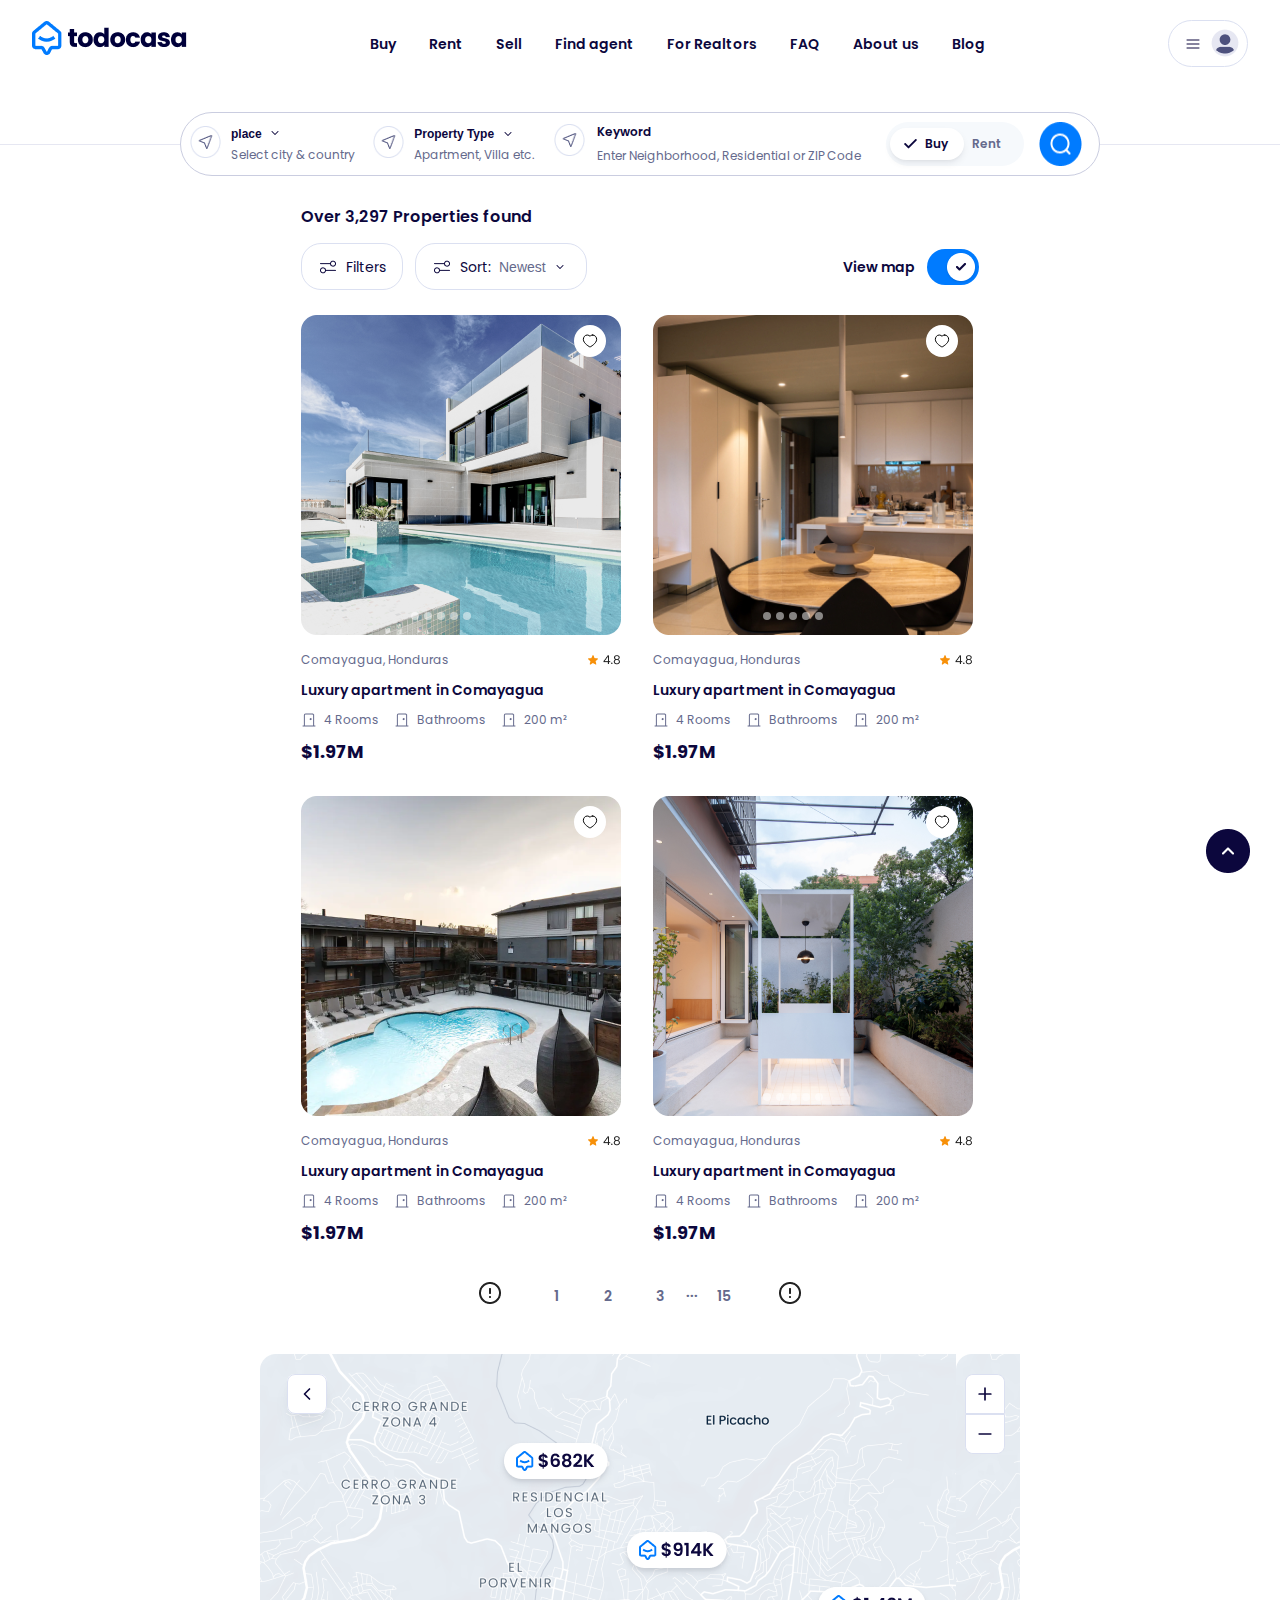
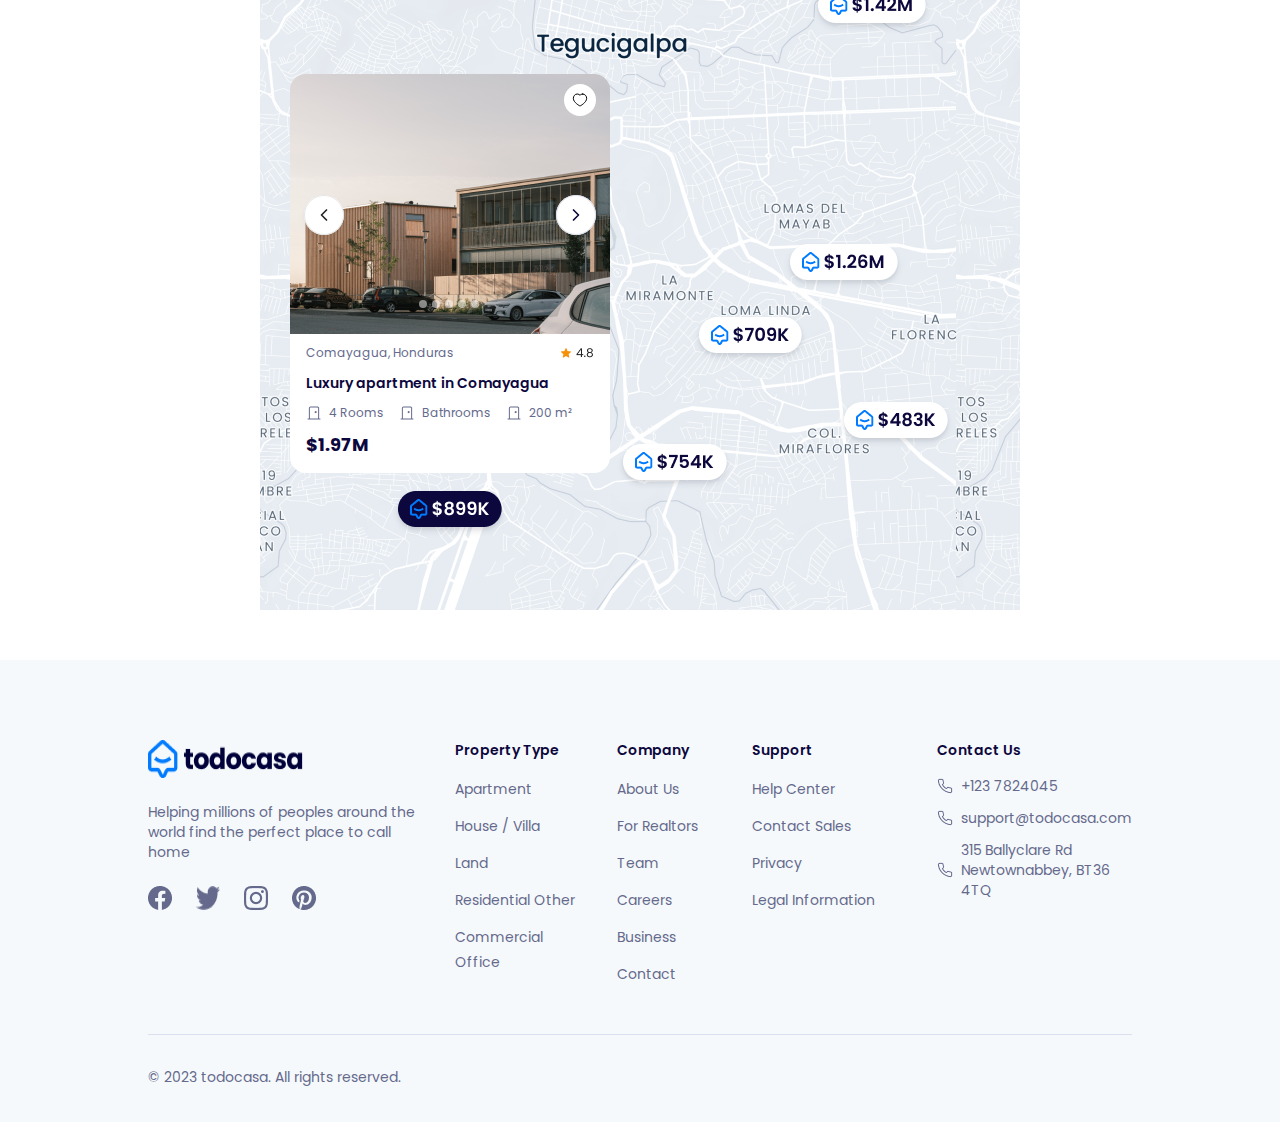
==== commit 303c1e9c: "cc" ====
--- a/maps.html
+++ b/maps.html
@@ -9,38 +9,103 @@
   <link rel="stylesheet" href="css/project.css">
   <link rel="stylesheet" href="css/responsive.css">
   <title>new-project</title>
+  <style>
+       .header{
+      
+    
+      margin: 0 auto;
+      width:100%;
+      max-width: 1216px;
+      padding: 20px 0px 15px 0px;
+      background: white;
+      display: flex;
+      justify-content: space-between;
+      align-items: center;
+      z-index: 1000;
+  }
+
+            .header a{
+              font-size: 26px;
+              color: white;
+              z-index: 999;
+            }
+            .navber a{
+              font-size: 18px;
+              margin-left: 20px;
+            }
+            .icons {
+              position: absolute;
+              display: flex;
+              justify-content: space-between;
+              gap:20px;
+  
+              right: 5px;
+            }
+            .icons i{
+              font-size: 20px;
+              color:#0C073D;
+
+             right:10px;
+     
+          
+            }
+#close-btn{
+display: none;
+}
+#check{
+display: none;
+}  
+#check:checked~.icons #menu-bar{ 
+display: none;
+} 
+#check:checked~.icons #close-btn{ 
+
+display: block;
+
+}    
+.navber-sec a{
+color: #0C073D;
+font-size: 14px;
+font-style: normal;
+font-weight: 600;
+line-height: 20px;
+transition: all .3s ease-in-out;
+}
+
+.icons{
+display: none;
+}
+.navber-sec{
+display: flex;
+gap: 33px;
+}
+  </style>
 </head>
 <body>
-  <header class="header-section " id="top-button">
-    <div class="container container-map">
-      <div class="main-header">
-        <div class="logo">
-          <a href="index.html">
-            <img src="img/Logo wrap.png" alt="">
-          </a>
-        </div>
-
-
-        <nav class="navber">
-              <ul class="menu-bar">
-                <li><a href="index.html">Buy</a></li>
-                <li><a href="">Rent</a></li>
-                <li><a href="">Sell</a></li>
-                <li><a href="">Find agent</a></li>
-                <li><a href="">For Realtors</a></li>
-                <li><a href="">FAQ</a></li>
-                <li><a href="">About us</a></li>
-                <li><a href="">Blog</a></li>
-              </ul>
-        </nav>
-
-        <div class="site-bar">
-          <div class="bar-icon"><img src="img/bar-icon.svg" alt=""></div>
-          <div class="man-icon"><img src="img/man-icon.png" alt=""></div>
-        </div>
-      </div>
-    </div>
-  </header>
+  <header class="header" id="top-button">
+    <a href="index.html"><img src="img/Logo wrap.png" alt=""></a>
+  <input type="checkbox" name="" id="check">
+    <label for="check" class="icons">
+      <i class="fa fa-bars" id="menu-bar"></i>
+      <i class="fa fa-close" id="close-btn"></i>
+    </label>
+
+      <nav class="navber-sec">
+        <a href="index.html">Buy</a>
+        <a href="">Rent</a>
+        <a href="">Sell</a>
+        <a href="">Find agent</a>
+        <a href="">For Realtors</a>
+        <a href="">FAQ</a>
+        <a href="">About us</a>
+        <a href="">Blog</a>
+      </div>
+      </nav>
+      <div class="site-bar">
+        <div class="bar-icon"><img src="img/bar-icon.svg" alt=""></div>
+        <div class="man-icon"><img src="img/man-icon.png" alt=""></div>
+      </div>
+</header> 
 
   <section class="banner-section banner-section-map">
 
--- a/css/project.css
+++ b/css/project.css
@@ -64,7 +64,9 @@
 align-content: center;
 justify-content: center;
 }
-
+.logo{
+    z-index: 9999;
+}
 .banner-section{
     max-width: 1280px;
 min-height: 360px;
@@ -457,12 +459,12 @@
 .nav-button-box .right{
 
 position: absolute;
-left: 120px;
+left: 260px;
 }
 .nav-button-box .left{
 
     position: absolute;
-    right: 120px;
+    right: 260px;
     }
 
 
@@ -568,6 +570,7 @@
 .take-section{
    overflow: hidden;
    margin-top: 70px;
+   margin-bottom: 80px;
 }
 .take-box{
     display: flex;
@@ -1297,4 +1300,42 @@
     display: flex;
     left: 129px;
     gap: 5px;
-}+}
+
+
+
+.icons {
+    position: absolute;
+    display: flex;
+    justify-content: space-between;
+    gap:20px;
+display: none;
+    right: 5px;
+    z-index: 9999;
+  }
+  .icons i{
+    font-size: 20px;
+    color:#0C073D;
+
+   right:10px;
+
+
+  }
+#close-btn{
+display: none;
+}
+#check{
+display: none;
+}  
+#check:checked~.icons #menu-bar{ 
+display: none;
+} 
+#check:checked~.icons #close-btn{ 
+
+display: block;
+
+}   
+
+
+
+
--- a/css/responsive.css
+++ b/css/responsive.css
@@ -97,10 +97,99 @@
             gap: 50px;
         }
 }
-@media (max-width: 991px) {
-    .banner-section {
+@media (max-width:991px) {
+    .header .navber-sec a{
+        color: #fff;}
+    .icons{
+        display: block !important;
+       }
+       .header {
+    position: fixed;
+    top: 8%;
+    left: 50%;
+    transform: translate(-50%,-50%);
+    margin: 0 auto;
+    width: 100%;
+    max-width: 1216px;
+    padding: 20px 0px 15px 0px;
+    background: white;
+    display: flex;
+    justify-content: space-between;
+    align-items: center;
+    z-index: 1000;
+}
+    ul.menu-bar-responsive li a{
+        color: #0C073D;
+        font-size: 16px;
+        font-style: normal;
+        font-weight: 600;
+        line-height: 20px;
+        transition: all .3s ease-in-out;
+    }
+    #check:checked~   .navber-responsive ul.menu-bar-responsive{ 
+        background-color: aquamarine;
+        height: 424px;
+                }  
+    .navber-sec{
+        position: absolute;
+        top:100%;
+        left:0;
+        
+        width:100%;
+        height:0;
+        background-color: #0C073D;
+        padding: 0px 0px;
+        display: flex;
+        flex-direction: column;
+        justify-content: center;
+        overflow: hidden;
+    
+        gap:25px;
+        box-shadow: 0 .5rem 1rem rgba(0,0,0,.1);
+    transition:.3s ease-in-out;
+
+      }
+     
+      #check:checked~ .navber-sec{ 
+       height: 460px;
+
+       }  
+      .navber-sec a{
+        display: block;
+          text-align: center;
+      }
+      .site-bar {
+        display: none;
+    }
+    .navber{
+        display: none;
+    }
+    .header-section::before{
+        content: '';
+        position: absolute;
+        top:0;
+        left:0;
+        width:100%;
+        height:75px;
+        background-color: #0C073D;
+
+      }
+
+      .header::before{
+        content: '';
+        position: absolute;
+        top:0;
+        left:0;
+        width:100%;
+        height:100%;
+        background-color: white;
+        box-shadow: 5px 10px 47px rgba(128, 128, 128, 0.164)
+      }
+      .banner-section {
         max-width: 1280px;
-        min-height: 295px;}
+        min-height: 295px;
+        margin-top: 70px;
+    }
         .banner h1 {
             font-size: 28px;}
             .banner p {
@@ -188,7 +277,7 @@
     .main-header{
         display: flex;
         align-items: center;
-        justify-content: center;
+        justify-content: start;
         padding-top: 15px;
         flex-wrap: wrap;
         gap: 40px;
@@ -258,6 +347,11 @@
         min-height: 163px;
         margin-top: -61px;
     }
+    .banner-section {
+        max-width: 1280px;
+        min-height: 295px;
+        margin-top: 104px;
+    }
 }
 @media (max-width: 710px){
     .main-header{
@@ -312,7 +406,7 @@
 .banner-section {
     max-width: 550px;
     min-height: 350px;
-    margin: 0 auto;
+
     background-image: url(../img/responsive-sm-banner.png);
     background-repeat: no-repeat;
     background-size: contain;
@@ -388,7 +482,7 @@
         padding-left: 17px;
     }
     .banner-section {
-        margin-top: -38px;
+        margin-top: 48px;
     }
     .banner-section-map {
         
